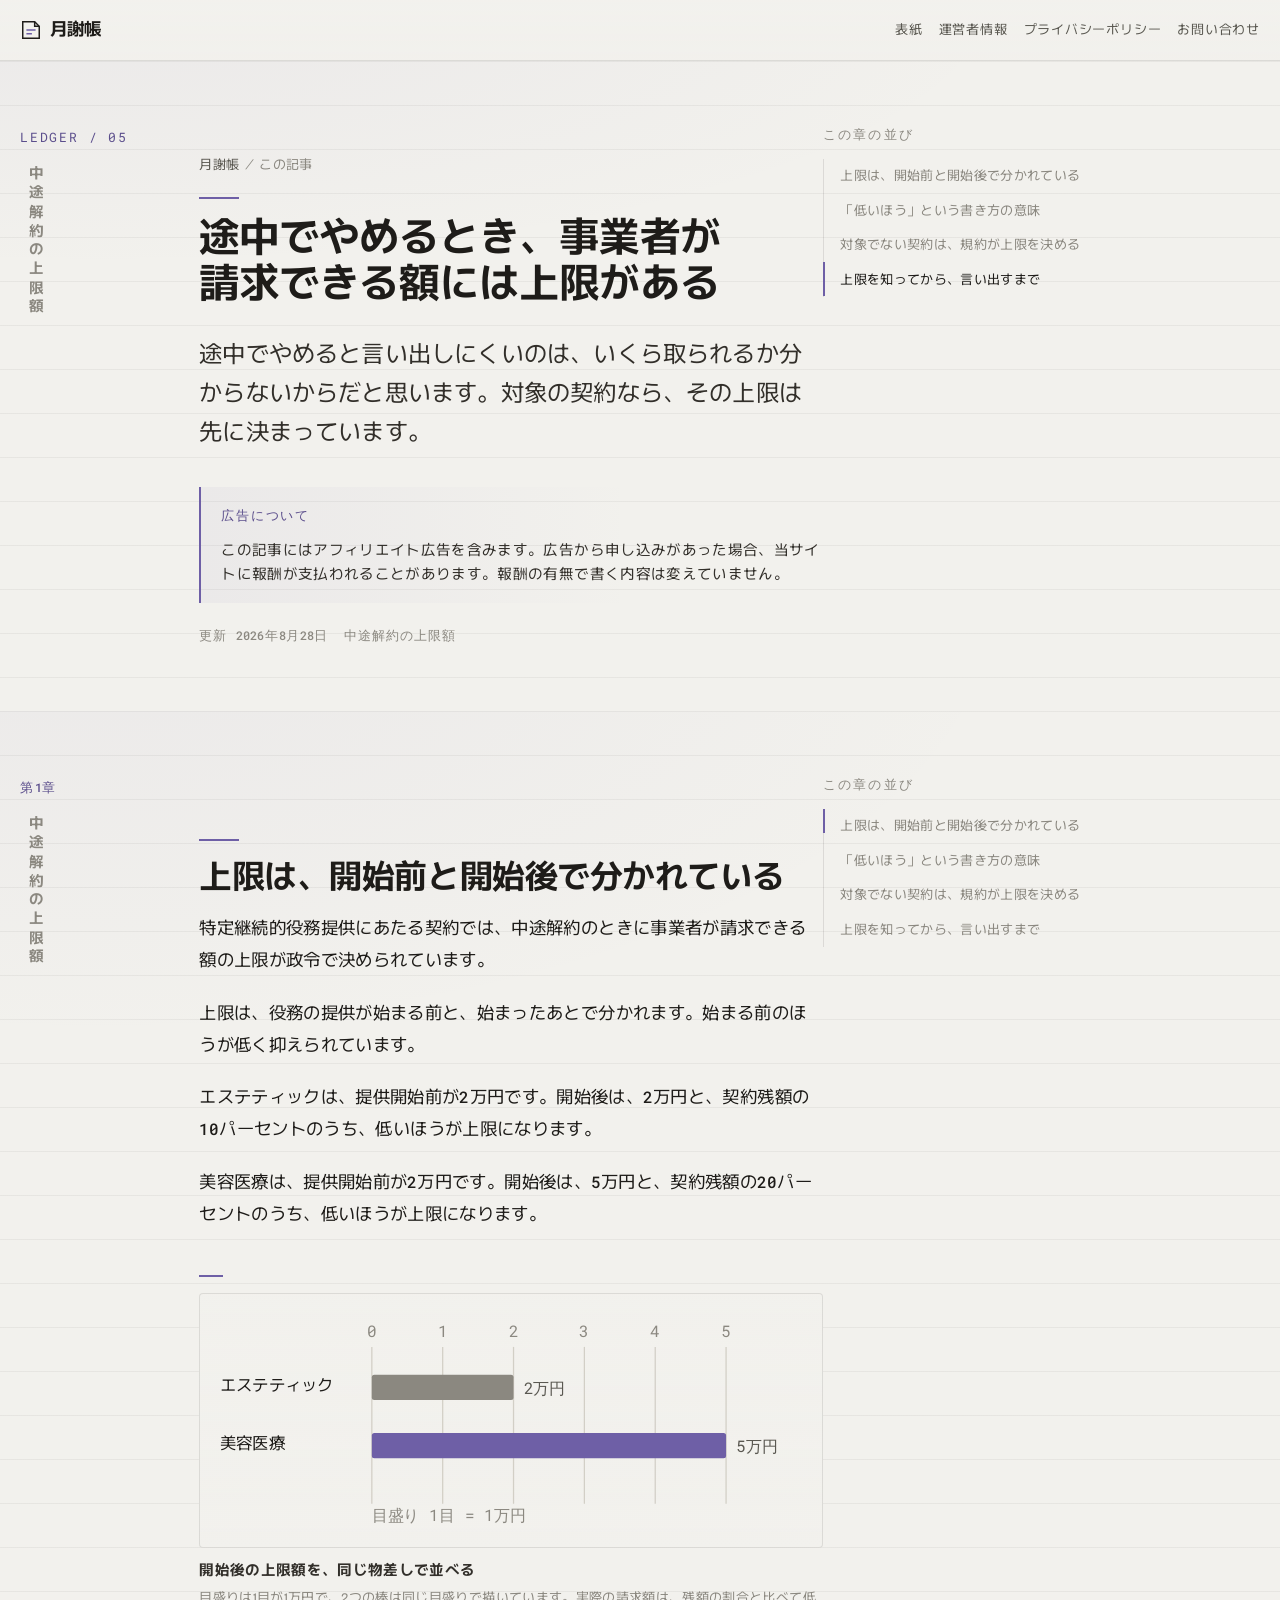
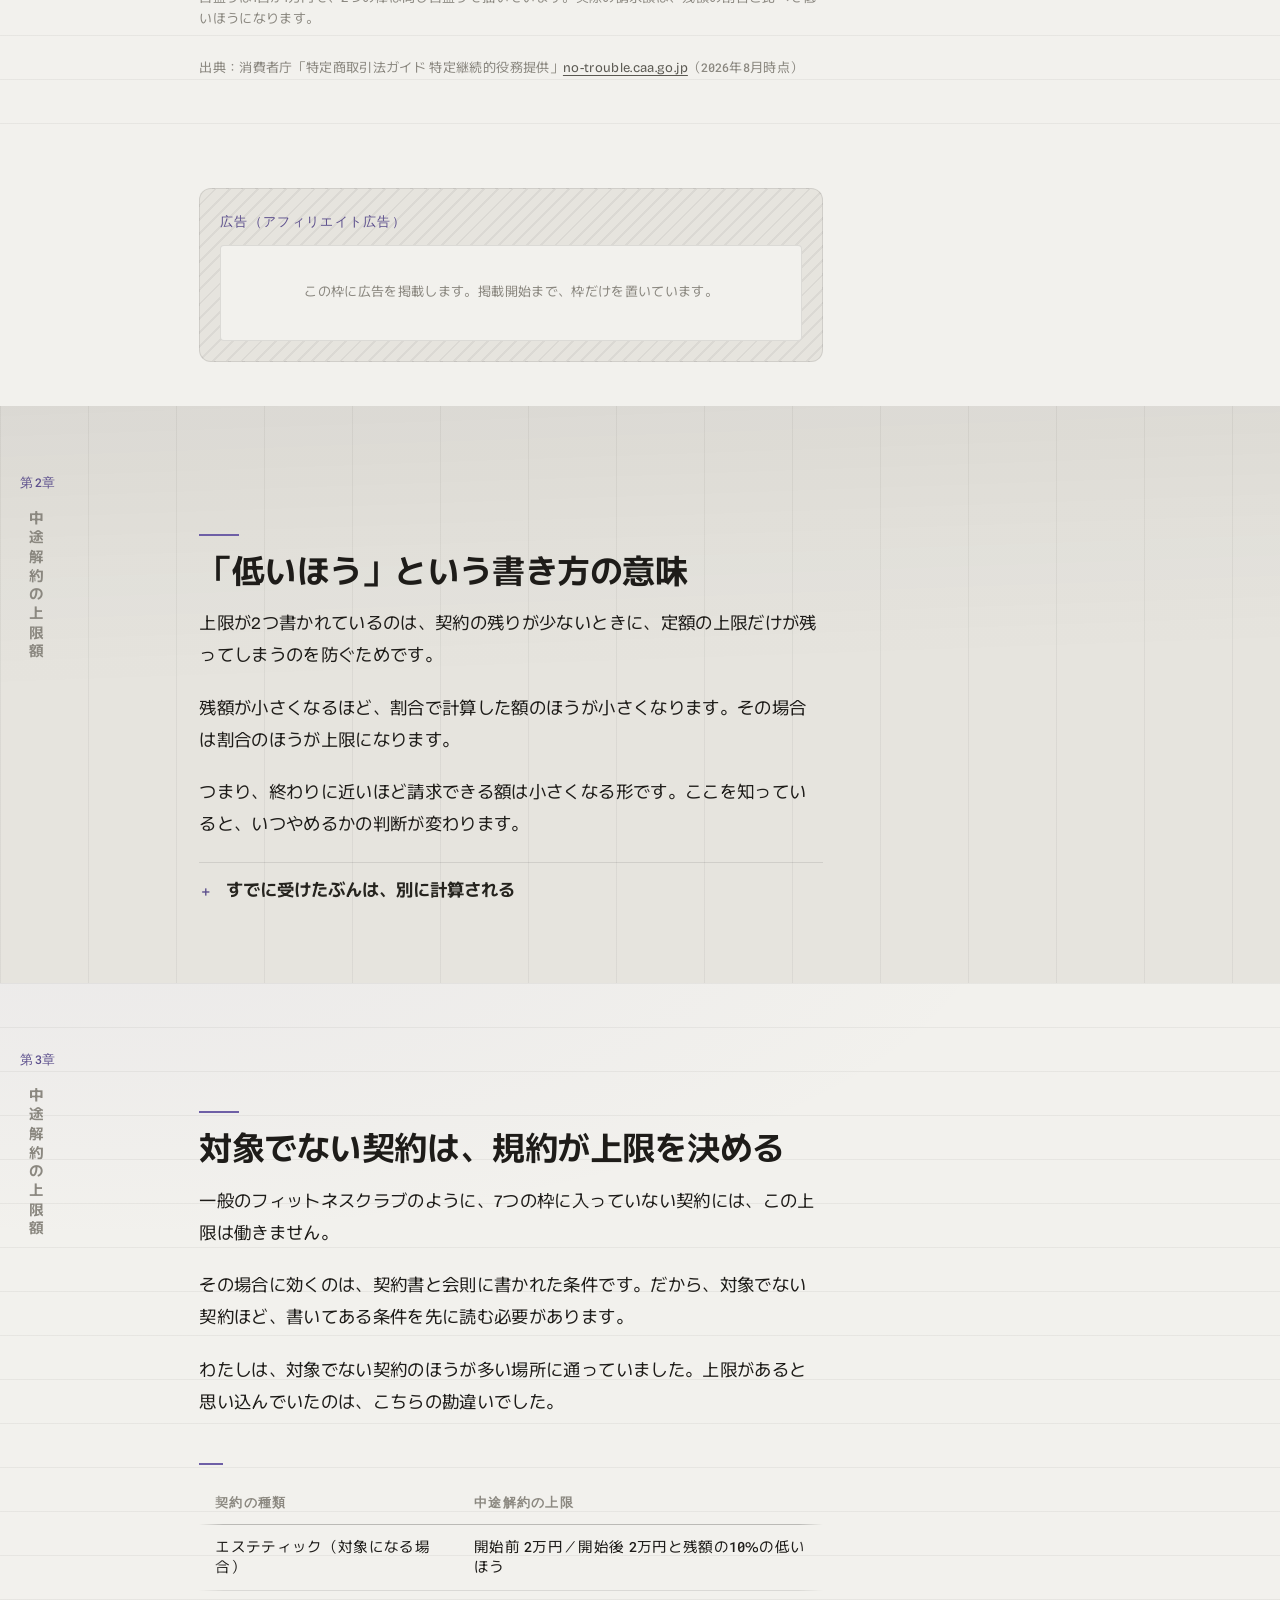
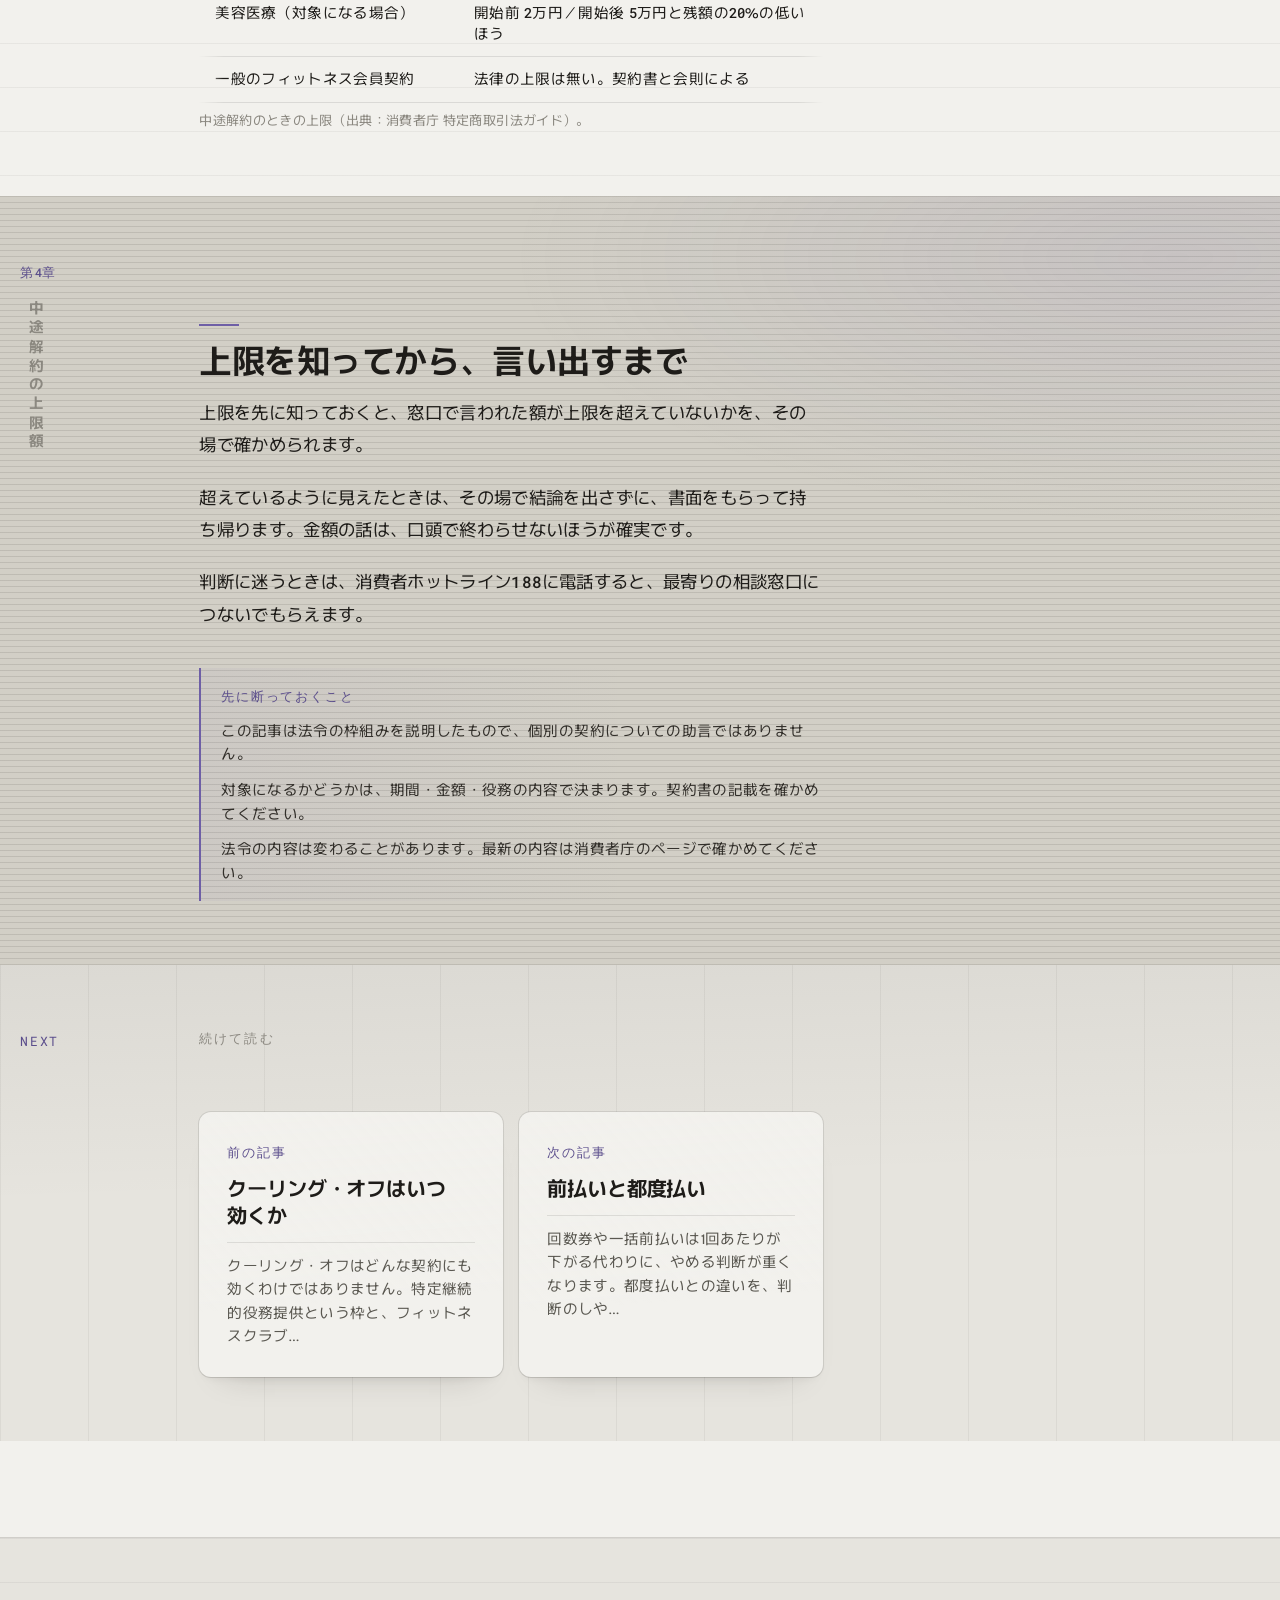
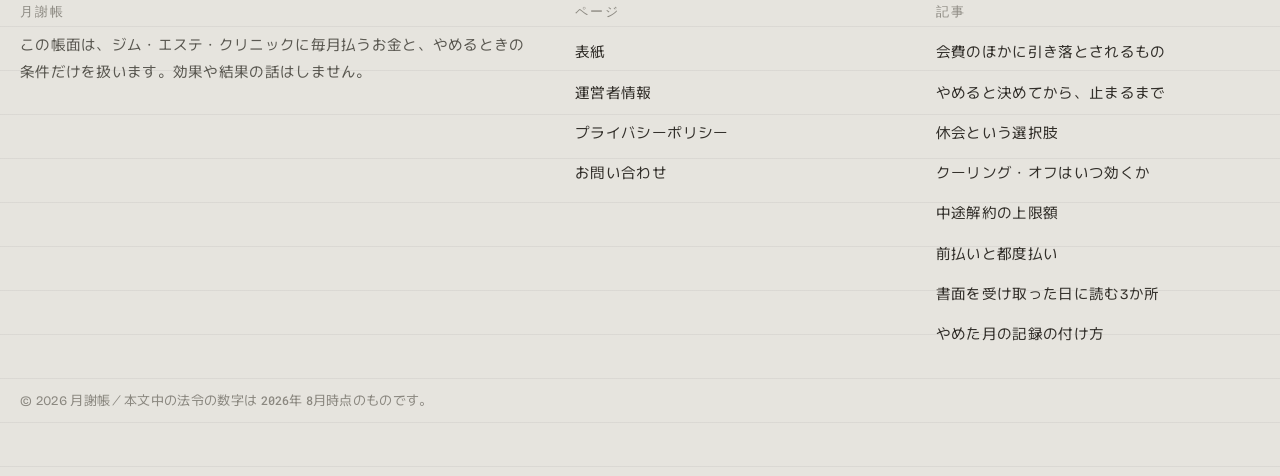
==== a-chuto.html @ de185315 "からだ月謝帳 初回公開" ====
<!doctype html>
<html lang="ja">
<head>
<meta charset="utf-8">
<meta name="viewport" content="width=device-width,initial-scale=1">
<title>途中でやめるとき、事業者が請求できる額には上限がある｜月謝帳</title>
<meta name="description" content="特定継続的役務提供にあたる契約は、中途解約のときに事業者が請求できる額の上限が政令で決まっています。エステティックと美容医療の数字を並べます。">
<link rel="icon" href="assets/favicon.svg" type="image/svg+xml">
<meta name="theme-color" content="#F2F1ED" media="(prefers-color-scheme:light)">
<meta name="theme-color" content="#1A1917" media="(prefers-color-scheme:dark)">
<meta property="og:type" content="website">
<meta property="og:locale" content="ja_JP">
<meta property="og:title" content="途中でやめるとき、事業者が請求できる額には上限がある｜月謝帳">
<meta property="og:description" content="特定継続的役務提供にあたる契約は、中途解約のときに事業者が請求できる額の上限が政令で決まっています。エステティックと美容医療の数字を並べます。">
<link rel="preconnect" href="https://fonts.googleapis.com"><link rel="preconnect" href="https://fonts.gstatic.com" crossorigin><link rel="stylesheet" href="https://fonts.googleapis.com/css2?family=Bricolage+Grotesque:opsz,wdth,wght@12..96,75..100,400..700&family=Murecho:wght@300..700&family=Roboto+Mono:wght@400;500&display=swap">
<link rel="stylesheet" href="assets/style.css">
<script>document.documentElement.classList.add("js")</script>
<script src="assets/app.js" defer></script>
</head>
<body>
<a class="skip" href="#main">本文へ移動</a>
<header class="head"><div class="shell head__in"><a class="brand" href="index.html"><svg class="brand__mark" viewBox="0 0 24 24" aria-hidden="true"><path d="M3 3h13l5 5v13H3z" fill="none" stroke="currentColor" stroke-width="1.6"/><path d="M16 3v5h5" fill="none" stroke="currentColor" stroke-width="1.6"/><path d="M7 12h10M7 16h6" stroke="var(--acc)" stroke-width="1.6"/></svg><span>月謝帳</span></a><nav class="nav" aria-label="このサイトの主な行き先"><a href="index.html">表紙</a><a href="about.html">運営者情報</a><a href="privacy.html">プライバシーポリシー</a><a href="contact.html">お問い合わせ</a></nav></div></header>
<main id="main"><section class="band band--face1" id="s0"><div class="shell"><div class="band__grid"><div class="col-lab"><span class="lab__n">LEDGER / 05</span><p class="rail__vert" aria-hidden="true">中途解約の上限額</p></div><div class="stack"><p class="crumb"><a href="index.html">月謝帳</a> ／ この記事</p><h1 class="t-h1 rv"><span class="ph">途中で</span><span class="ph">やめるとき、</span><span class="ph">事業者が</span><span class="ph">請求できる</span><span class="ph">額には</span><span class="ph">上限が</span><span class="ph">ある</span></h1><p class="t-lede">途中でやめると言い出しにくいのは、いくら取られるか分からないからだと思います。対象の契約なら、その上限は先に決まっています。</p><div class="notes"><p class="notes__t">広告について</p><p class="note">この記事にはアフィリエイト広告を含みます。広告から申し込みがあった場合、当サイトに報酬が支払われることがあります。報酬の有無で書く内容は変えていません。</p></div><p class="art__meta"><span>更新 <span class="num">2026</span>年<span class="num">8</span>月<span class="num">28</span>日</span><span>中途解約の上限額</span></p></div><div class="col-side"><p class="label">この章の並び</p><nav class="rail__list" aria-label="ページ内の目次"><span class="rail__mark" aria-hidden="true"></span><a class="rail__item" href="#s1">上限は、開始前と開始後で分かれている</a><a class="rail__item" href="#s2">「低いほう」という書き方の意味</a><a class="rail__item" href="#s3">対象でない契約は、規約が上限を決める</a><a class="rail__item" href="#s4">上限を知ってから、言い出すまで</a></nav></div></div></div></section>
<section class="band band--face1" id="s1"><div class="shell"><div class="band__grid"><div class="col-lab"><span class="lab__n">第<span class="num">1</span>章</span><p class="rail__vert" aria-hidden="true">中途解約の上限額</p></div><div class="stack"><h2 class="t-h2 rv"><span class="ph">上限は、</span><span class="ph">開始前と</span><span class="ph">開始後で</span><span class="ph">分かれている</span></h2>
<p class="t-body">特定継続的役務提供にあたる契約では、中途解約のときに事業者が請求できる額の上限が政令で決められています。</p>
<p class="t-body">上限は、役務の提供が始まる前と、始まったあとで分かれます。始まる前のほうが低く抑えられています。</p>
<p class="t-body">エステティックは、提供開始前が<span class="num">2</span>万円です。開始後は、<span class="num">2</span>万円と、契約残額の<span class="num">10</span>パーセントのうち、低いほうが上限になります。</p>
<p class="t-body">美容医療は、提供開始前が<span class="num">2</span>万円です。開始後は、<span class="num">5</span>万円と、契約残額の<span class="num">20</span>パーセントのうち、低いほうが上限になります。</p>
<figure class="fig rv"><div class="fig__box"><div class="fig__scroll"><svg viewBox="0 0 460 168" role="img" aria-label="中途解約で請求できる上限額を万円単位の目盛りで比べた棒グラフ"><text class="s-t" x="120" y="164" fill="var(--n-40)">目盛り 1目 = 1万円</text><line x1="120" y1="26" x2="120" y2="150" stroke="var(--n-20)" stroke-width="1"/><text class="s-t" x="120" y="18" fill="var(--n-40)" text-anchor="middle">0</text><line x1="176" y1="26" x2="176" y2="150" stroke="var(--n-20)" stroke-width="1"/><text class="s-t" x="176" y="18" fill="var(--n-40)" text-anchor="middle">1</text><line x1="232" y1="26" x2="232" y2="150" stroke="var(--n-20)" stroke-width="1"/><text class="s-t" x="232" y="18" fill="var(--n-40)" text-anchor="middle">2</text><line x1="288" y1="26" x2="288" y2="150" stroke="var(--n-20)" stroke-width="1"/><text class="s-t" x="288" y="18" fill="var(--n-40)" text-anchor="middle">3</text><line x1="344" y1="26" x2="344" y2="150" stroke="var(--n-20)" stroke-width="1"/><text class="s-t" x="344" y="18" fill="var(--n-40)" text-anchor="middle">4</text><line x1="400" y1="26" x2="400" y2="150" stroke="var(--n-20)" stroke-width="1"/><text class="s-t" x="400" y="18" fill="var(--n-40)" text-anchor="middle">5</text><text class="s-t-jp" x="0" y="61" fill="var(--n-95)">エステティック</text><g class="bar"><rect class="bar__fill" x="120" y="48" width="112" height="20" rx="2" fill="var(--n-40)"/></g><text class="s-t" x="240" y="63" fill="var(--n-60)">2万円</text><text class="s-t-jp" x="0" y="107" fill="var(--n-95)">美容医療</text><g class="bar"><rect class="bar__fill" x="120" y="94" width="280" height="20" rx="2" fill="var(--acc)"/></g><text class="s-t" x="408" y="109" fill="var(--n-60)">5万円</text></svg></div></div><figcaption class="fig__cap">開始後の上限額を、同じ物差しで並べる</figcaption><p class="fig__note">目盛りは1目が1万円で、2つの棒は同じ目盛りで描いています。実際の請求額は、残額の割合と比べて低いほうになります。</p></figure>
<p class="src">出典：消費者庁「特定商取引法ガイド 特定継続的役務提供」<a href="https://www.no-trouble.caa.go.jp/what/continuousservices/">no-trouble.caa.go.jp</a>（<span class="num">2026</span>年<span class="num">8</span>月時点）</p></div><div class="col-side"><p class="label">この章の並び</p><nav class="rail__list" aria-label="ページ内の目次"><span class="rail__mark" aria-hidden="true"></span><a class="rail__item" href="#s1">上限は、開始前と開始後で分かれている</a><a class="rail__item" href="#s2">「低いほう」という書き方の意味</a><a class="rail__item" href="#s3">対象でない契約は、規約が上限を決める</a><a class="rail__item" href="#s4">上限を知ってから、言い出すまで</a></nav></div></div></div></section>
<div class="shell"><div class="band__grid"><div></div><div><aside class="ad-slot" aria-label="広告"><p class="ad-slot__d">広告（アフィリエイト広告）</p><div class="ad-slot__box">この枠に広告を掲載します。掲載開始まで、枠だけを置いています。</div></aside></div><div></div></div></div>
<section class="band band--face2" id="s2"><div class="shell"><div class="band__grid"><div class="col-lab"><span class="lab__n">第<span class="num">2</span>章</span><p class="rail__vert" aria-hidden="true">中途解約の上限額</p></div><div class="stack"><h2 class="t-h2 rv"><span class="ph">「低いほう」という</span><span class="ph">書き方の</span><span class="ph">意味</span></h2>
<p class="t-body">上限が2つ書かれているのは、契約の残りが少ないときに、定額の上限だけが残ってしまうのを防ぐためです。</p>
<p class="t-body">残額が小さくなるほど、割合で計算した額のほうが小さくなります。その場合は割合のほうが上限になります。</p>
<p class="t-body">つまり、終わりに近いほど請求できる額は小さくなる形です。ここを知っていると、いつやめるかの判断が変わります。</p>
<div class="fold"><button class="fold__btn" type="button"><span class="fold__mark">＋</span><span>すでに受けたぶんは、別に計算される</span></button><div class="fold__body"><div><div class="fold__inner">ここで言う上限は、解約にともなって上乗せできる額の上限です。すでに提供を受けたぶんの対価は、これとは別に精算されます。また、契約とあわせて買った化粧品や健康食品のような関連商品も、条件を満たせば一緒に解除できる仕組みがあります。</div></div></div></div></div><div class="col-side"></div></div></div></section>
<section class="band band--face1" id="s3"><div class="shell"><div class="band__grid"><div class="col-lab"><span class="lab__n">第<span class="num">3</span>章</span><p class="rail__vert" aria-hidden="true">中途解約の上限額</p></div><div class="stack"><h2 class="t-h2 rv"><span class="ph">対象でない</span><span class="ph">契約は、</span><span class="ph">規約が</span><span class="ph">上限を</span><span class="ph">決める</span></h2>
<p class="t-body">一般のフィットネスクラブのように、7つの枠に入っていない契約には、この上限は働きません。</p>
<p class="t-body">その場合に効くのは、契約書と会則に書かれた条件です。だから、対象でない契約ほど、書いてある条件を先に読む必要があります。</p>
<p class="t-body">わたしは、対象でない契約のほうが多い場所に通っていました。上限があると思い込んでいたのは、こちらの勘違いでした。</p>
<div class="fig rv"><div class="tbl-wrap"><table class="tbl"><caption class="sr">中途解約のときの上限（出典：消費者庁 特定商取引法ガイド）。</caption><thead><tr><th scope="col">契約の種類</th><th scope="col">中途解約の上限</th></tr></thead><tbody><tr><td>エステティック（対象になる場合）</td><td>開始前 <span class="num">2</span>万円／開始後 <span class="num">2</span>万円と残額の<span class="num">10</span>%の低いほう</td></tr><tr><td>美容医療（対象になる場合）</td><td>開始前 <span class="num">2</span>万円／開始後 <span class="num">5</span>万円と残額の<span class="num">20</span>%の低いほう</td></tr><tr><td>一般のフィットネス会員契約</td><td>法律の上限は無い。契約書と会則による</td></tr></tbody></table></div><p class="fig__note">中途解約のときの上限（出典：消費者庁 特定商取引法ガイド）。</p></div></div><div class="col-side"></div></div></div></section>
<section class="band band--face3" id="s4"><div class="shell"><div class="band__grid"><div class="col-lab"><span class="lab__n">第<span class="num">4</span>章</span><p class="rail__vert" aria-hidden="true">中途解約の上限額</p></div><div class="stack"><h2 class="t-h2 rv"><span class="ph">上限を</span><span class="ph">知ってから、</span><span class="ph">言い出すまで</span></h2>
<p class="t-body">上限を先に知っておくと、窓口で言われた額が上限を超えていないかを、その場で確かめられます。</p>
<p class="t-body">超えているように見えたときは、その場で結論を出さずに、書面をもらって持ち帰ります。金額の話は、口頭で終わらせないほうが確実です。</p>
<p class="t-body">判断に迷うときは、消費者ホットライン<span class="num">188</span>に電話すると、最寄りの相談窓口につないでもらえます。</p>
<div class="notes"><p class="notes__t">先に断っておくこと</p><p class="note">この記事は法令の枠組みを説明したもので、個別の契約についての助言ではありません。</p><p class="note">対象になるかどうかは、期間・金額・役務の内容で決まります。契約書の記載を確かめてください。</p><p class="note">法令の内容は変わることがあります。最新の内容は消費者庁のページで確かめてください。</p></div></div><div class="col-side"></div></div></div></section>
<section class="band band--face2"><div class="shell"><div class="band__grid"><div class="col-lab"><span class="lab__n">NEXT</span></div><div><p class="label">続けて読む</p><div class="next"><a class="card" href="a-cooloff.html"><span class="card__k">前の記事</span><span class="card__t"><span class="ph">クーリング・オフは</span><span class="ph">いつ</span><span class="ph">効くか</span></span><span class="card__d">クーリング・オフはどんな契約にも効くわけではありません。特定継続的役務提供という枠と、フィットネスクラブ…</span></a><a class="card" href="a-maebarai.html"><span class="card__k">次の記事</span><span class="card__t"><span class="ph">前払いと</span><span class="ph">都度</span><span class="ph">払い</span></span><span class="card__d">回数券や一括前払いは1回あたりが下がる代わりに、やめる判断が重くなります。都度払いとの違いを、判断のしや…</span></a></div></div><div></div></div></div></section></main>
<footer class="foot"><div class="shell"><div class="foot__grid"><div><p class="label">月謝帳</p><p class="t-body" style="margin-top:12px;font-size:var(--fs-small);color:var(--ink-3)">この帳面は、ジム・エステ・クリニックに毎月払うお金と、やめるときの条件だけを扱います。効果や結果の話はしません。</p></div><div><p class="label">ページ</p><ul style="margin-top:12px"><li class="foot__li"><a href="index.html">表紙</a></li><li class="foot__li"><a href="about.html">運営者情報</a></li><li class="foot__li"><a href="privacy.html">プライバシーポリシー</a></li><li class="foot__li"><a href="contact.html">お問い合わせ</a></li></ul></div><div><p class="label">記事</p><ul style="margin-top:12px"><li class="foot__li"><a href="a-uchiwake.html">会費のほかに引き落とされるもの</a></li><li class="foot__li"><a href="a-taikai.html">やめると決めてから、止まるまで</a></li><li class="foot__li"><a href="a-kyukai.html">休会という選択肢</a></li><li class="foot__li"><a href="a-cooloff.html">クーリング・オフはいつ効くか</a></li><li class="foot__li"><a href="a-chuto.html">中途解約の上限額</a></li><li class="foot__li"><a href="a-maebarai.html">前払いと都度払い</a></li><li class="foot__li"><a href="a-shomen.html">書面を受け取った日に読む3か所</a></li><li class="foot__li"><a href="a-kiroku.html">やめた月の記録の付け方</a></li></ul></div></div><p class="src" style="margin-top:36px">© 2026 月謝帳／本文中の法令の数字は <span class="num">2026</span>年 <span class="num">8</span>月時点のものです。</p></div></footer>
</body>
</html>
---- assets/style.css ----
@charset "utf-8";
/* ============================================================================
   月謝帳 ── ジム・エステ・クリニックに毎月いくら払うのか
   ----------------------------------------------------------------------------
   引いたカード（既出台帳）
     ①配色 C-6 紙面＋藤（色相 253。塗り面積は画素で実測して10%未満）
     ②書体 F-2 Bricolage Grotesque（opsz 12-96 / wdth 75-100）× Murecho × Roboto Mono
     ③レイアウト L-2 28カラムグリッド（外枠は 15vw / 624px / 1fr の非対称3列）
     ④動きの語彙 3種
        M-13 目盛りが右へ伸びる  transform:scaleX(0→1) origin:left
        M-14 段が開いて畳まれる  grid-template-rows:0fr→1fr（操作起点）
        M-15 現在地の柱が移る    柱の塗りを translateY で移動
        ※不透明度だけの変化は語彙に数えない（P-12）
     ⑤図解 G-3 幾何学的な抽象イラスト  ⑥FV V-7 帳面の見開き型
   イージング 2本 ／ 影は4段＋輪郭で、押せる要素にだけ付ける
   ========================================================================== */

/* ── 1. トークン ─────────────────────────────────────────── */
:root{
  /* 無彩色の階段 7段（暗部を細かく）。純黒・純白は1つも無い */
  --n-05:#F2F1ED; --n-10:#E6E4DE; --n-20:#D2CFC6;
  --n-40:#8B8880; --n-60:#5A5851; --n-80:#322F2A; --n-95:#1E1C19;
  /* 彩度のある色は藤の1色相だけ */
  --a-60:#6E5FA6; --a-70:#5B4E8C; --a-30:#DBD7E6;

  --ink-rgb:33 31 27;
  --acc-rgb:110 95 166;
  --pap-rgb:242 241 237;

  /* 透明度は5段だけ。生の数値はここにしか出てこない */
  --o-1:.055; --o-2:.11; --o-3:.26; --o-4:.5; --o-5:.74;
  --o-hide:0;

  --line-1:rgb(var(--ink-rgb) / var(--o-1));
  --line-2:rgb(var(--ink-rgb) / var(--o-2));
  --line-3:rgb(var(--ink-rgb) / var(--o-3));
  --acc-1:rgb(var(--acc-rgb) / var(--o-1));
  --acc-2:rgb(var(--acc-rgb) / var(--o-2));
  --acc-3:rgb(var(--acc-rgb) / var(--o-3));

  --face-1:var(--n-05); --face-2:var(--n-10); --face-3:var(--n-20);
  --ink:var(--n-95); --ink-2:var(--n-80); --ink-3:var(--n-60); --ink-4:var(--n-40);
  --acc:var(--a-60); --acc-deep:var(--a-70); --acc-pale:var(--a-30);

  /* 操作できる要素の色は、ブランド色とは別の名前空間に置く（P-19） */
  --form-face:#EDEBE4; --form-face-hi:#E3E0D6;
  --form-ink:#26241F; --form-edge:rgb(var(--ink-rgb) / var(--o-3));
  --form-mark:#5B4E8C; --form-ring:rgb(var(--acc-rgb) / var(--o-4));

  /* 書体：欧文 → 和文 → 総称 の順（P-04） */
  --f-disp:'Bricolage Grotesque','Murecho','Hiragino Sans','Yu Gothic',sans-serif;
  --f-text:'Bricolage Grotesque','Murecho','Hiragino Sans','Yu Gothic',sans-serif;
  --f-num:'Roboto Mono','Bricolage Grotesque',ui-monospace,monospace;

  /* 文字：見出しは最小:最大＝1:1.5 で統一（P-09）。隣り合う段の比率は1.125 */
  --fs-display:clamp(2.25rem,1.74rem + 2.16vw,3.375rem);  /* 36 → 54 */
  --fs-h1:clamp(1.6875rem,1.31rem + 1.62vw,2.53125rem);  /* 27 → 40.5 */
  --fs-h2:clamp(1.375rem,1.06rem + 1.32vw,2.0625rem);    /* 22 → 33 */
  --fs-h3:clamp(1.1875rem,0.92rem + 1.14vw,1.78125rem);  /* 19 → 28.5 */
  --fs-lede:clamp(1.125rem,0.99rem + 0.58vw,1.6875rem);  /* 18 → 27 */
  --fs-body:clamp(1rem,0.965rem + 0.15vw,1.125rem);      /* 16 → 18 */
  --fs-small:clamp(0.875rem,0.86rem + 0.06vw,0.9375rem); /* 14 → 15 */
  --fs-label:0.8125rem;                                  /* 13 */

  /* 行間は4段（R-05 の二極化）*/
  --lh-display:1.06; --lh-head:1.22; --lh-ui:1.42; --lh-list:1.62; --lh-read:1.86;

  /* 余白は4px刻み */
  --sp-1:4px; --sp-2:8px; --sp-3:12px; --sp-4:16px; --sp-5:20px;
  --sp-6:28px; --sp-7:36px; --sp-8:44px; --sp-9:64px; --sp-10:96px;

  --col:624px;                 /* 本文カラムの上限（見本の1440px時の実測値） */
  --r-1:4px; --r-2:12px;       /* 角丸は2段だけ */

  /* イージングは2本。既定の ease は1回も使わない（R-04） */
  --e-out:cubic-bezier(.16,.74,.22,1);
  --e-both:cubic-bezier(.58,.03,.24,1);
  --t-color:.18s; --t-move:.34s; --t-face:.62s; --t-rv:.22s;

  /* 影は4段＋輪郭。押せる要素にだけ使う（P-13 / A-06） */
  --sh-rest:
    0 0 0 1px rgb(var(--ink-rgb) / var(--o-2)),
    0 1px 1px rgb(var(--ink-rgb) / var(--o-1)),
    0 6px 12px -8px rgb(var(--ink-rgb) / var(--o-2)),
    0 20px 32px -26px rgb(var(--ink-rgb) / var(--o-3));
  --sh-lift:
    0 0 0 1px rgb(var(--acc-rgb) / var(--o-3)),
    0 2px 3px rgb(var(--ink-rgb) / var(--o-1)),
    0 12px 20px -12px rgb(var(--ink-rgb) / var(--o-2)),
    0 34px 46px -32px rgb(var(--ink-rgb) / var(--o-3));

  --stable-lvh:1vh;            /* JSが実測値に置き換える（P-14 / R-09） */
  color-scheme:light dark;
}

@media (prefers-color-scheme:dark){
  :root{
    --n-05:#1A1917; --n-10:#232220; --n-20:#2E2C29;
    --n-40:#6F6C65; --n-60:#9A968D; --n-80:#CFCBC1; --n-95:#E9E6DE;
    --a-60:#A99BD8; --a-70:#C0B5E4; --a-30:#3A3350;
    --ink-rgb:233 230 222;
    --acc-rgb:169 155 216;
    --pap-rgb:26 25 23;
    --o-1:.07; --o-2:.14; --o-3:.3; --o-4:.54; --o-5:.78;
    --form-face:#2A2825; --form-face-hi:#343128;
    --form-ink:#E9E6DE; --form-mark:#C0B5E4;
  }
}

/* ── 2. 下地 ─────────────────────────────────────────────── */
*,*::before,*::after{box-sizing:border-box}
html{-webkit-text-size-adjust:100%}
body{
  margin:0;
  background:var(--face-1);
  color:var(--ink);
  font-family:var(--f-text);
  font-size:var(--fs-body);
  line-height:var(--lh-read);
  letter-spacing:.02em;
  font-feature-settings:"palt" 1;   /* 約物の詰め（P-06） */
  font-variation-settings:'opsz' 14,'wdth' 100;
  text-rendering:optimizeLegibility;
  overflow-x:hidden;
}
img,svg{max-width:100%;height:auto;display:block}
h1,h2,h3,h4,p,ul,ol,figure,blockquote,dl,dd{margin:0}
ul,ol{padding:0;list-style:none}
a{color:inherit}
:focus-visible{outline:2px solid var(--form-ring);outline-offset:3px;border-radius:var(--r-1)}

/* 数字だけ欧文の等幅へ（R-12 / P-05） */
.num{font-family:var(--f-num);font-variant-numeric:tabular-nums;
     font-size:.94em;letter-spacing:.005em;font-weight:500}

/* ── 3. 文字の役割（タグではなくクラスで当てる：P-17） ─────── */
.t-display{font-family:var(--f-disp);font-size:var(--fs-display);line-height:var(--lh-display);
  letter-spacing:-.032em;font-weight:600;font-variation-settings:'opsz' 96,'wdth' 92}
.t-h1{font-family:var(--f-disp);font-size:var(--fs-h1);line-height:1.14;
  letter-spacing:-.024em;font-weight:600;font-variation-settings:'opsz' 72,'wdth' 94}
.t-h2{font-family:var(--f-disp);font-size:var(--fs-h2);line-height:var(--lh-head);
  letter-spacing:-.014em;font-weight:600;font-variation-settings:'opsz' 40,'wdth' 96}
.t-h3{font-family:var(--f-disp);font-size:var(--fs-h3);line-height:1.3;
  letter-spacing:-.006em;font-weight:600;font-variation-settings:'opsz' 24,'wdth' 98}
.t-lede{font-size:var(--fs-lede);line-height:1.66;letter-spacing:.008em;color:var(--ink-2)}
.t-body{font-size:var(--fs-body);line-height:var(--lh-read);letter-spacing:.02em}
.t-body.lead-line{font-weight:600;color:var(--ink)}
.t-body strong{font-weight:600;background:linear-gradient(transparent 62%,var(--acc-2) 62%)}
.label{font-family:var(--f-num);font-size:var(--fs-label);line-height:var(--lh-ui);
  letter-spacing:.16em;color:var(--ink-4)}
.ph{white-space:nowrap}                    /* 文節ロック（P-21 / R-19） */
ruby>rt{font-size:.45em;letter-spacing:0;font-weight:400;color:var(--ink-3)}

/* ── 4. 骨格 ──────────────────────────────────────────────
   外枠は 15vw / 624px / 1fr の非対称3列（R-02）。
   章の中では28分割グリッドを使う（L-2）。                                   */
.shell{max-width:1360px;margin:0 auto;padding:0 var(--sp-5)}
.page{display:block}
@media (min-width:1000px){
  .page{display:grid;
    grid-template-columns:minmax(140px,15vw) minmax(0,var(--col)) minmax(160px,1fr);
    column-gap:var(--sp-9);align-items:start}
}
.rail{display:none}
@media (min-width:1000px){
  .rail{display:block;position:sticky;top:var(--sp-9);align-self:start}
}
.side{display:none}
@media (min-width:1000px){.side{display:block;position:sticky;top:var(--sp-9)}}

.grid28{display:grid;grid-template-columns:repeat(28,minmax(0,1fr));column-gap:var(--sp-2)}

/* ── 5. 章の面（罫線ではなく地の色で切り替える：P-16 / R-18）
      どの面にも層がある。単色ベタは置かない（A-07）                        */
.band{padding-block:var(--sp-9)}
@media (max-width:1039px){.band{padding-block:var(--sp-7)}}
.band__inner{max-width:var(--col)}
.band--face1{
  background:
    repeating-linear-gradient(180deg,var(--line-1) 0 1px,transparent 1px 44px),
    radial-gradient(120% 70% at 8% -10%,var(--acc-1),transparent 60%),
    var(--face-1);
}
.band--face2{
  background:
    repeating-linear-gradient(90deg,var(--line-1) 0 1px,transparent 1px 88px),
    linear-gradient(178deg,rgb(var(--ink-rgb) / var(--o-1)),transparent 46%),
    var(--face-2);
}
.band--face3{
  background:
    repeating-linear-gradient(180deg,var(--line-2) 0 1px,transparent 1px 6px),
    radial-gradient(90% 60% at 92% 8%,var(--acc-2),transparent 58%),
    var(--face-3);
}

/* ── 6. 余白のリズム（同じ値で積まない：A-03） ─────────────── */
.stack>*+*{margin-top:var(--sp-5)}
.stack>.t-h2{margin-top:var(--sp-9)}
.stack>.t-h3{margin-top:var(--sp-7)}
.stack>.t-h2+*{margin-top:var(--sp-4)}
.stack>.t-h3+*{margin-top:var(--sp-3)}
.stack>.fig{margin-top:var(--sp-8)}
.stack>.fig+*{margin-top:var(--sp-6)}
.stack>.cl{margin-top:var(--sp-6)}
.stack>.notes{margin-top:var(--sp-7)}
.stack>.t-lede{margin-top:var(--sp-6)}

/* ── 7. 動きの語彙 ①M-13 目盛りが右へ伸びる ───────────────
      登場は「行頭の目盛りが右へ伸びて、読める合図になる」だけにする。      */
.rv{position:relative;padding-top:18px}
.rv::before{content:"";position:absolute;left:0;top:0;height:2px;width:2.5rem;
  background:var(--acc);transform:scaleX(0);transform-origin:left center}
.fig.rv::before{width:1.5rem}
html.js .rv{opacity:var(--o-hide)}
html.js .rv[data-rv="in"]{opacity:1}
html.js .rv{transition:opacity var(--t-rv) var(--e-out)}
html.js .rv::before{transition:transform var(--t-move) var(--e-out) 60ms}
html.js .rv[data-rv="in"]::before{transform:scaleX(1)}
/* 目盛りは棒グラフでも同じ動きをする */
.bar__fill{transform:scaleX(0);transform-origin:left center;
  transition:transform var(--t-face) var(--e-both)}
[data-rv="in"] .bar__fill{transform:scaleX(1)}

/* ── 8. 動きの語彙 ②M-14 段が開いて畳まれる（操作起点） ────── */
.fold{border-top:1px solid var(--line-2)}
.fold__btn{display:flex;width:100%;gap:var(--sp-3);align-items:baseline;
  padding:var(--sp-4) 0;background:none;border:0;cursor:pointer;text-align:left;
  color:var(--form-ink);font:inherit;font-weight:600;line-height:var(--lh-ui);
  transition:color var(--t-color) var(--e-out)}
.fold__btn:hover{color:var(--form-mark)}
.fold__mark{font-family:var(--f-num);font-size:var(--fs-label);color:var(--form-mark);
  letter-spacing:.1em;flex:none}
.fold__body{display:grid;grid-template-rows:0fr;
  transition:grid-template-rows var(--t-move) var(--e-both)}
.fold__body>div{overflow:hidden}
.fold[data-open="1"] .fold__body{grid-template-rows:1fr}
.fold__inner{padding-bottom:var(--sp-5);color:var(--ink-2);font-size:var(--fs-small);
  line-height:var(--lh-list)}

/* ── 9. 動きの語彙 ③M-15 現在地の柱が移る ─────────────────── */
.rail__list{position:relative;padding-left:var(--sp-4);
  border-left:1px solid var(--line-2)}
.rail__mark{position:absolute;left:-1px;top:0;width:2px;height:var(--mark-h,24px);
  background:var(--acc);
  transform:translateY(var(--mark-y,0px));
  transition:transform var(--t-move) var(--e-both),height var(--t-move) var(--e-both)}
.rail__item{display:block;font-size:var(--fs-label);line-height:var(--lh-ui);
  color:var(--ink-4);padding-block:var(--sp-2);text-decoration:none;
  transition:color var(--t-color) var(--e-out)}
.rail__item[aria-current="true"]{color:var(--ink)}
.rail__item:hover{color:var(--form-mark)}
/* 章名は縦に流す（B-02） */
.rail__vert{display:none;writing-mode:vertical-rl;text-orientation:mixed;
  font-family:var(--f-disp);font-weight:600;font-size:var(--fs-small);
  letter-spacing:.28em;color:var(--ink-4);margin-bottom:var(--sp-6)}
.rail__vert .num{text-combine-upright:all;letter-spacing:0}

/* ── 10. ヘッダーとフッター ───────────────────────────────── */
.head{position:sticky;top:0;z-index:8;
  background:
    linear-gradient(180deg,rgb(var(--pap-rgb) / var(--o-5)),rgb(var(--pap-rgb) / var(--o-4))),
    var(--face-1);
  -webkit-backdrop-filter:saturate(120%) blur(9px);backdrop-filter:saturate(120%) blur(9px);
  border-bottom:1px solid var(--line-2)}
.head__in{display:flex;align-items:center;gap:var(--sp-5);
  min-height:60px;flex-wrap:wrap}
.brand{display:flex;align-items:center;gap:var(--sp-2);text-decoration:none;
  font-family:var(--f-disp);font-weight:600;letter-spacing:-.01em;
  font-variation-settings:'opsz' 30,'wdth' 92}
.brand__mark{width:22px;height:22px;flex:none}
.nav{display:flex;gap:var(--sp-4);flex-wrap:wrap;margin-left:auto}
.nav a{font-size:var(--fs-label);letter-spacing:.06em;color:var(--ink-3);
  text-decoration:none;padding-block:var(--sp-2);
  transition:color var(--t-color) var(--e-out)}
.nav a:hover,.nav a[aria-current="page"]{color:var(--acc-deep)}
.foot{background:
    repeating-linear-gradient(180deg,var(--line-1) 0 1px,transparent 1px 44px),
    var(--face-2);
  border-top:1px solid var(--line-2);padding-block:var(--sp-9);margin-top:var(--sp-10)}
.foot__grid{display:grid;gap:var(--sp-7)}
@media (min-width:760px){.foot__grid{grid-template-columns:minmax(0,1.6fr) minmax(0,1fr) minmax(0,1fr)}}
.foot a{color:var(--ink-2);text-decoration:none;font-size:var(--fs-small);
  line-height:var(--lh-list);transition:color var(--t-color) var(--e-out)}
.foot a:hover{color:var(--acc-deep)}
.foot__li{padding-block:var(--sp-1)}

/* ── 11. ファーストビュー V-7 帳面の見開き型 ───────────────── */
.fv{padding-top:var(--sp-9);padding-bottom:var(--sp-9);
  min-height:calc(74 * var(--stable-lvh));display:flex;align-items:center}
.fv__wrap{display:grid;gap:var(--sp-8);width:100%}
@media (min-width:900px){
  .fv__wrap{grid-template-columns:minmax(0,1.35fr) minmax(0,1fr);
    column-gap:var(--sp-10);align-items:end}
}
.fv__sub{color:var(--ink-3);font-size:var(--fs-small);line-height:var(--lh-list);
  max-width:34em;margin-top:var(--sp-5)}
.fv__figure{margin-top:var(--sp-9)}
.idx{border-top:1px solid var(--line-3)}
.idx__row{display:grid;grid-template-columns:2.6rem minmax(0,1fr);gap:var(--sp-3);
  padding-block:var(--sp-3);border-bottom:1px solid var(--line-1);text-decoration:none}
.idx__n{display:block;font-family:var(--f-num);font-size:var(--fs-label);color:var(--acc-deep);
  letter-spacing:.04em;padding-top:.25em}
.idx__t{display:block;font-size:var(--fs-small);line-height:var(--lh-ui);color:var(--ink-2);
  transition:color var(--t-color) var(--e-out)}
.idx__row:hover .idx__t{color:var(--acc-deep)}

/* ── 12. 記事カード（押せるものにだけ影：A-06） ───────────── */
.cards{display:grid;gap:var(--sp-5)}
@media (min-width:680px){.cards{grid-template-columns:repeat(2,minmax(0,1fr))}}
@media (min-width:1000px){
  .cards{grid-template-columns:repeat(28,minmax(0,1fr));column-gap:var(--sp-2);row-gap:var(--sp-5)}
  .cards>.card:nth-child(4n+1){grid-column:span 16}
  .cards>.card:nth-child(4n+2){grid-column:span 12}
  .cards>.card:nth-child(4n+3){grid-column:span 12}
  .cards>.card:nth-child(4n+4){grid-column:span 16}
}
.card{display:block;padding:var(--sp-6);border-radius:var(--r-2);text-decoration:none;
  background:linear-gradient(176deg,rgb(var(--pap-rgb) / var(--o-5)),transparent 70%),var(--face-1);
  box-shadow:var(--sh-rest);
  transition:box-shadow var(--t-move) var(--e-out),transform var(--t-move) var(--e-out)}
.card:hover{box-shadow:var(--sh-lift)}
.card__k{display:block;font-family:var(--f-num);font-size:var(--fs-label);letter-spacing:.14em;
  color:var(--acc-deep)}
.card__t{display:block;margin-top:var(--sp-3);font-family:var(--f-disp);font-weight:600;
  font-size:var(--fs-h3);line-height:1.3;letter-spacing:-.006em;
  font-variation-settings:'opsz' 24,'wdth' 98}
.card__d{display:block;margin-top:var(--sp-3);padding-top:var(--sp-3);
  border-top:1px solid var(--line-2);
  font-size:var(--fs-small);line-height:var(--lh-list);color:var(--ink-3)}

/* ── 13. 図 ──────────────────────────────────────────────── */
.fig{margin:0}
.fig__box{border:1px solid var(--line-2);border-radius:var(--r-1);
  background:linear-gradient(180deg,rgb(var(--pap-rgb) / var(--o-4)),transparent),var(--face-1);
  padding:var(--sp-5)}
.fig__cap{margin-top:var(--sp-3);font-size:var(--fs-small);line-height:var(--lh-ui);
  color:var(--ink-2);font-weight:600}
.fig__note{margin-top:var(--sp-2);font-size:var(--fs-label);line-height:var(--lh-list);
  color:var(--ink-4)}
.fig svg{width:100%;height:auto}
.svg-ink{fill:var(--ink)} .svg-ink2{fill:var(--ink-3)} .svg-ink3{fill:var(--ink-4)}
.svg-acc{fill:var(--acc)} .svg-face{fill:var(--face-2)} .svg-face3{fill:var(--face-3)}
.s-t{font-family:var(--f-num);font-size:13px;letter-spacing:-.01em}
.s-t-jp{font-family:var(--f-text);font-size:13px;letter-spacing:.01em}

/* ── 14. 箇条書き・注記・出典 ─────────────────────────────── */
.cl{display:grid;gap:var(--sp-3)}
.cl__item{display:grid;grid-template-columns:1.5rem minmax(0,1fr);gap:var(--sp-2);
  font-size:var(--fs-small);line-height:var(--lh-list);color:var(--ink-2)}
.cl__item::before{content:"";width:9px;height:9px;margin-top:.55em;
  background:var(--acc);clip-path:polygon(0 0,100% 50%,0 100%)}
.notes{border-left:2px solid var(--acc);padding:var(--sp-4) 0 var(--sp-4) var(--sp-5);
  background:linear-gradient(90deg,var(--acc-1),transparent 70%)}
.notes .note{font-size:var(--fs-small);line-height:var(--lh-list);color:var(--ink-2)}
.notes .note+.note{margin-top:var(--sp-3)}
.notes__t{font-family:var(--f-num);font-size:var(--fs-label);letter-spacing:.14em;
  color:var(--acc-deep);margin-bottom:var(--sp-3)}
.src{font-size:var(--fs-label);line-height:var(--lh-list);color:var(--ink-4)}
.src a{color:var(--ink-3);text-underline-offset:3px}

/* ── 15. 広告の枠と開示（S-11 / S-12） ────────────────────── */
.disc{display:flex;gap:var(--sp-2);align-items:baseline;
  font-size:var(--fs-label);line-height:var(--lh-list);color:var(--ink-3);
  border:1px solid var(--line-2);border-radius:var(--r-1);padding:var(--sp-3) var(--sp-4);
  background:linear-gradient(180deg,var(--acc-1),transparent),var(--face-1)}
.disc__k{font-family:var(--f-num);letter-spacing:.14em;color:var(--acc-deep);flex:none}
.ad-slot{margin-block:var(--sp-8);padding:var(--sp-5);border:1px solid var(--line-2);
  border-radius:var(--r-2);
  background:repeating-linear-gradient(135deg,var(--line-1) 0 2px,transparent 2px 10px),var(--face-2)}
.ad-slot__d{font-size:var(--fs-label);letter-spacing:.1em;color:var(--acc-deep);
  font-family:var(--f-num);margin-bottom:var(--sp-3)}
.ad-slot__box{min-height:96px;display:grid;place-items:center;border-radius:var(--r-1);
  border:1px solid var(--line-2);background:var(--face-1);
  color:var(--ink-4);font-size:var(--fs-label);line-height:var(--lh-list);
  text-align:center;padding:var(--sp-4)}

/* ── 16. 表 ─────────────────────────────────────────────── */
.tbl-wrap{overflow-x:auto;
  -webkit-mask-image:linear-gradient(90deg,transparent 0,#111 24px,#111 calc(100% - 24px),transparent 100%);
  mask-image:linear-gradient(90deg,transparent 0,#111 24px,#111 calc(100% - 24px),transparent 100%);
  -webkit-mask-size:100% 100%;mask-size:100% 100%;
  -webkit-mask-repeat:no-repeat;mask-repeat:no-repeat}
.tbl{border-collapse:collapse;width:100%;min-width:520px;font-size:var(--fs-small)}
.tbl th,.tbl td{text-align:left;padding:var(--sp-3) var(--sp-4);
  border-bottom:1px solid var(--line-2);line-height:var(--lh-ui);vertical-align:top}
.tbl thead th{font-family:var(--f-num);font-size:var(--fs-label);letter-spacing:.1em;
  color:var(--ink-4);border-bottom:1px solid var(--line-3)}
.tbl td .num{color:var(--ink)}

/* ── 17. パンくずと記事の頭 ───────────────────────────────── */
.crumb{font-size:var(--fs-label);color:var(--ink-4);padding-top:var(--sp-6)}
.crumb a{color:var(--ink-3);text-decoration:none}
.crumb a:hover{color:var(--acc-deep)}
.art__head{padding-top:var(--sp-6)}
.art__meta{display:flex;gap:var(--sp-4);flex-wrap:wrap;margin-top:var(--sp-5);
  font-family:var(--f-num);font-size:var(--fs-label);letter-spacing:.08em;color:var(--ink-4)}
.next{display:grid;gap:var(--sp-4);margin-top:var(--sp-9)}
.next .card__t{font-size:clamp(1.0625rem,0.98rem + 0.35vw,1.375rem);line-height:1.34}
@media (min-width:680px){.next{grid-template-columns:repeat(2,minmax(0,1fr))}}

/* ── 18. フォーム（操作の色は別名前空間：P-19） ───────────── */
.form{display:grid;gap:var(--sp-5);max-width:var(--col)}
.field{display:grid;gap:var(--sp-2)}
.field>span{font-size:var(--fs-label);letter-spacing:.08em;color:var(--ink-3)}
.field input,.field textarea{font:inherit;font-size:var(--fs-small);color:var(--form-ink);
  background:var(--form-face);border:1px solid var(--form-edge);border-radius:var(--r-1);
  padding:var(--sp-3) var(--sp-4);
  transition:border-color var(--t-color) var(--e-out),background var(--t-color) var(--e-out)}
.field input:focus,.field textarea:focus{background:var(--form-face-hi);
  border-color:var(--form-mark);outline:2px solid var(--form-ring);outline-offset:1px}
.btn{display:inline-flex;align-items:center;gap:var(--sp-2);justify-self:start;
  font:inherit;font-size:var(--fs-small);font-weight:600;color:var(--form-ink);
  background:var(--form-face);border:1px solid var(--form-edge);
  border-radius:var(--r-1);padding:var(--sp-3) var(--sp-6);cursor:pointer;
  box-shadow:var(--sh-rest);
  transition:box-shadow var(--t-move) var(--e-out),background var(--t-color) var(--e-out)}
.btn:hover{background:var(--form-face-hi);box-shadow:var(--sh-lift)}

.sr{position:absolute;width:1px;height:1px;padding:0;margin:-1px;overflow:hidden;
  clip-path:inset(50%);white-space:nowrap;border:0}
.skip{position:absolute;left:-9999px;top:0}
.skip:focus{left:var(--sp-4);top:var(--sp-2);z-index:20;background:var(--face-1);
  padding:var(--sp-2) var(--sp-4);border-radius:var(--r-1);box-shadow:var(--sh-rest)}

/* ── 19. 動きを止める（R-10） ─────────────────────────────── */
@media (prefers-reduced-motion:reduce){
  *,*::before,*::after{transition-duration:1ms !important;animation-duration:1ms !important}
  html.js .rv{opacity:1}
  .rv::before,.bar__fill{transform:scaleX(1)}
  .fold__body{grid-template-rows:1fr}
}


/* ── 図の中の文字を、スマホで縮ませない ──────────────────
   SVGは器の幅に合わせて縮むので、375pxでは12pxの字が実測7〜8pxになっていた。
   狭い画面のときだけ、図を実寸のまま横に流す（端はマスクで溶かす：P-15）。 */
@media (max-width:520px){
  .fig__scroll{overflow-x:auto;
    -webkit-mask-image:linear-gradient(90deg,transparent 0,#111 14px,#111 calc(100% - 14px),transparent 100%);
    mask-image:linear-gradient(90deg,transparent 0,#111 14px,#111 calc(100% - 14px),transparent 100%);
    -webkit-mask-size:100% 100%;mask-size:100% 100%;
    -webkit-mask-repeat:no-repeat;mask-repeat:no-repeat}
  .fig__scroll>svg{min-width:420px;width:auto}
  .fig__box.is-scrollable::after{content:"→ 図は横に動かせます";display:block;margin-top:8px;
    font-family:var(--f-num);font-size:13px;color:var(--ink-4);letter-spacing:0}
}

/* ── 20. 印刷（B-15） ─────────────────────────────────────── */
@media print{
  .head,.foot,.rail,.side,.ad-slot,.next{display:none}
  body{background:none;color:#1E1C19;font-size:10.5pt}
  .band{padding-block:12pt;background:none}
  .fig,.card,.notes,.tbl{break-inside:avoid}
  .card{box-shadow:none;border:1pt solid #8B8880}
  .page{display:block}
  html.js .rv{opacity:1}
  .rv::before,.bar__fill{transform:scaleX(1)}
}

/* ── 21. 章の3列（非対称：R-02）────────────────────────────
      左＝縦組みの章名（B-02）／中＝本文624px／右＝その章の目次と出典        */
.band__grid{display:grid;grid-template-columns:minmax(0,1fr);gap:var(--sp-6)}
.band__grid--wide{gap:var(--sp-6)}
@media (min-width:1040px){
  .band__grid{grid-template-columns:minmax(150px,14vw) minmax(0,var(--col)) minmax(190px,1fr);
    column-gap:var(--sp-9);align-items:start;gap:0}
  /* 記事の一覧と広告の枠だけは、28分割を実際に使うために中の列を広げる */
  .band__grid--wide{grid-template-columns:minmax(150px,14vw) minmax(0,1fr) minmax(0,4vw)}
}
.col-lab{display:flex;gap:var(--sp-3);align-items:baseline}
@media (min-width:1040px){
  .col-lab{position:sticky;top:96px;display:block}
  /* 縦組みは、柱として置ける広い画面のときだけ出す（B-02） */
  .col-lab .rail__vert{display:block;margin-bottom:0}
}
.col-side{display:none}
@media (min-width:1040px){.col-side{display:block;position:sticky;top:96px}}
.col-side .rail__list{margin-top:var(--sp-4)}
.lab__n{font-family:var(--f-num);font-size:var(--fs-label);letter-spacing:.14em;
  color:var(--acc-deep)}
@media (min-width:1040px){.lab__n{display:block;margin-bottom:var(--sp-4)}}
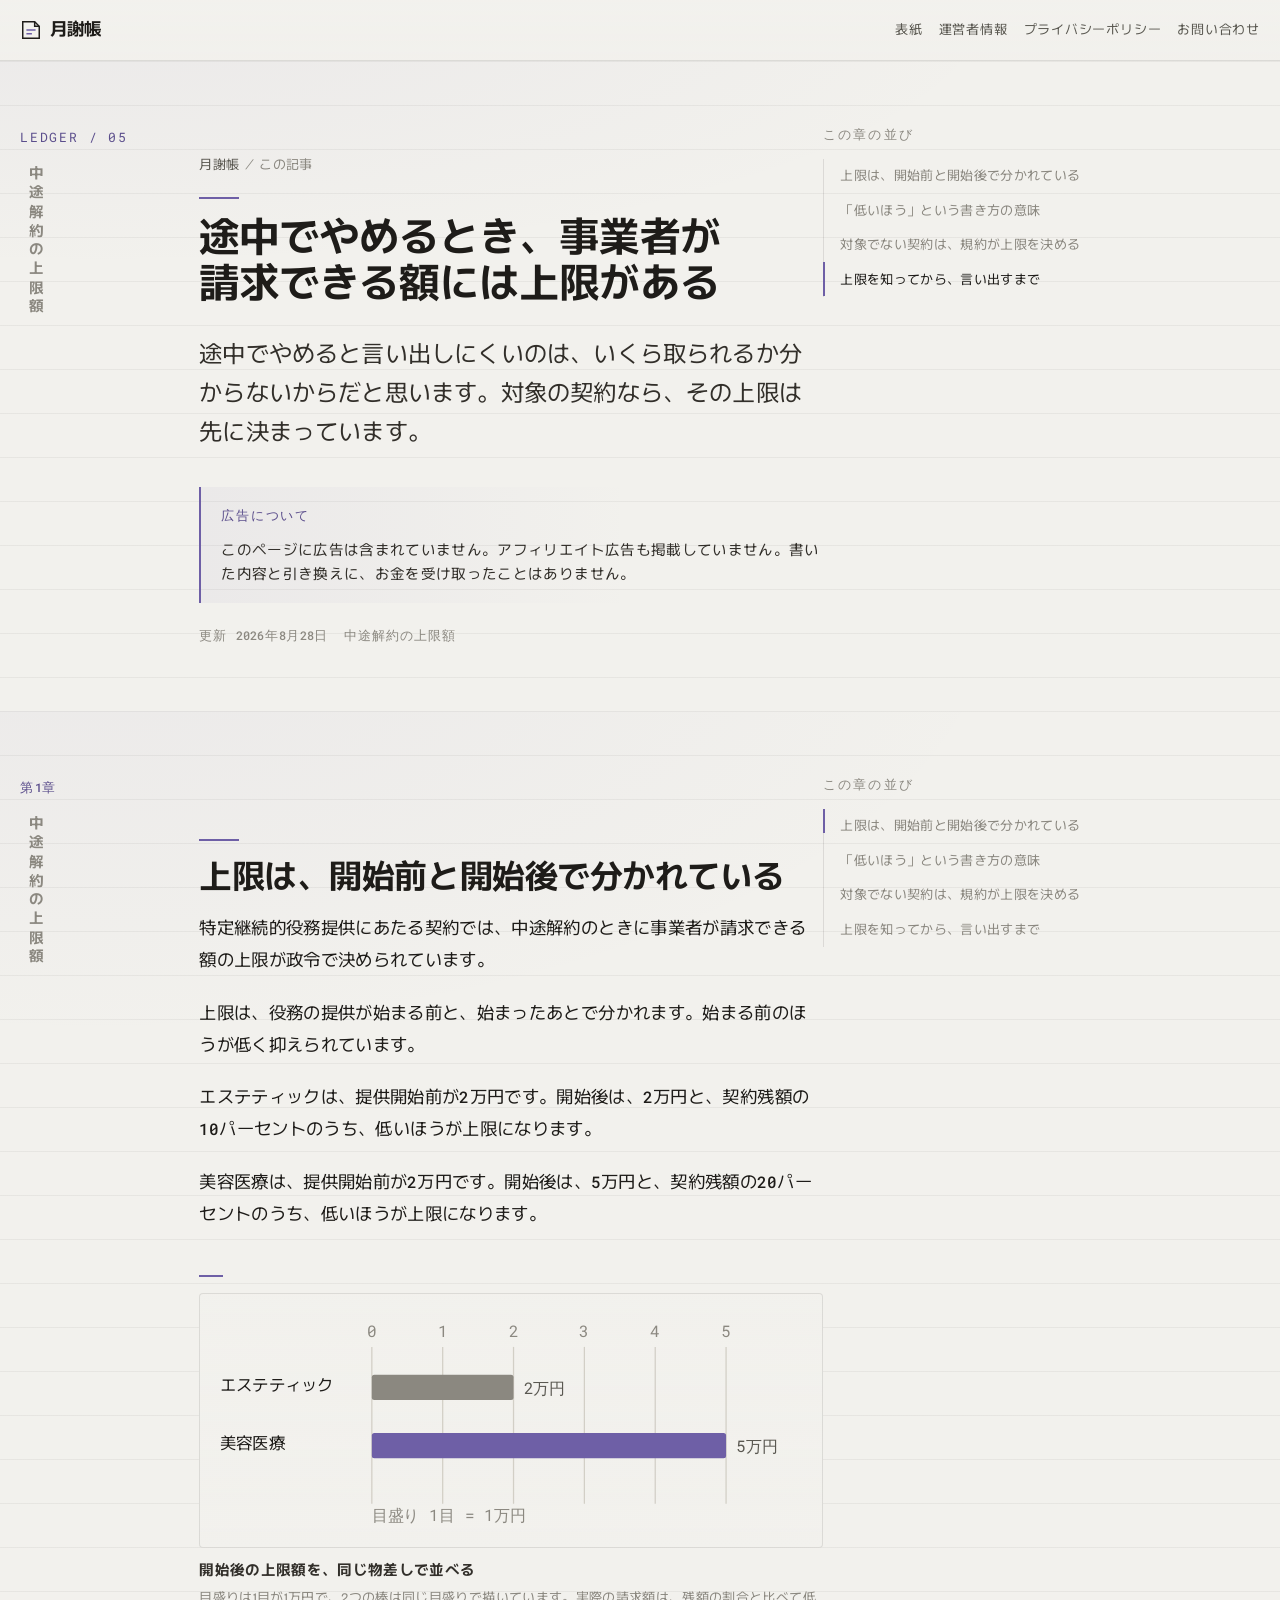
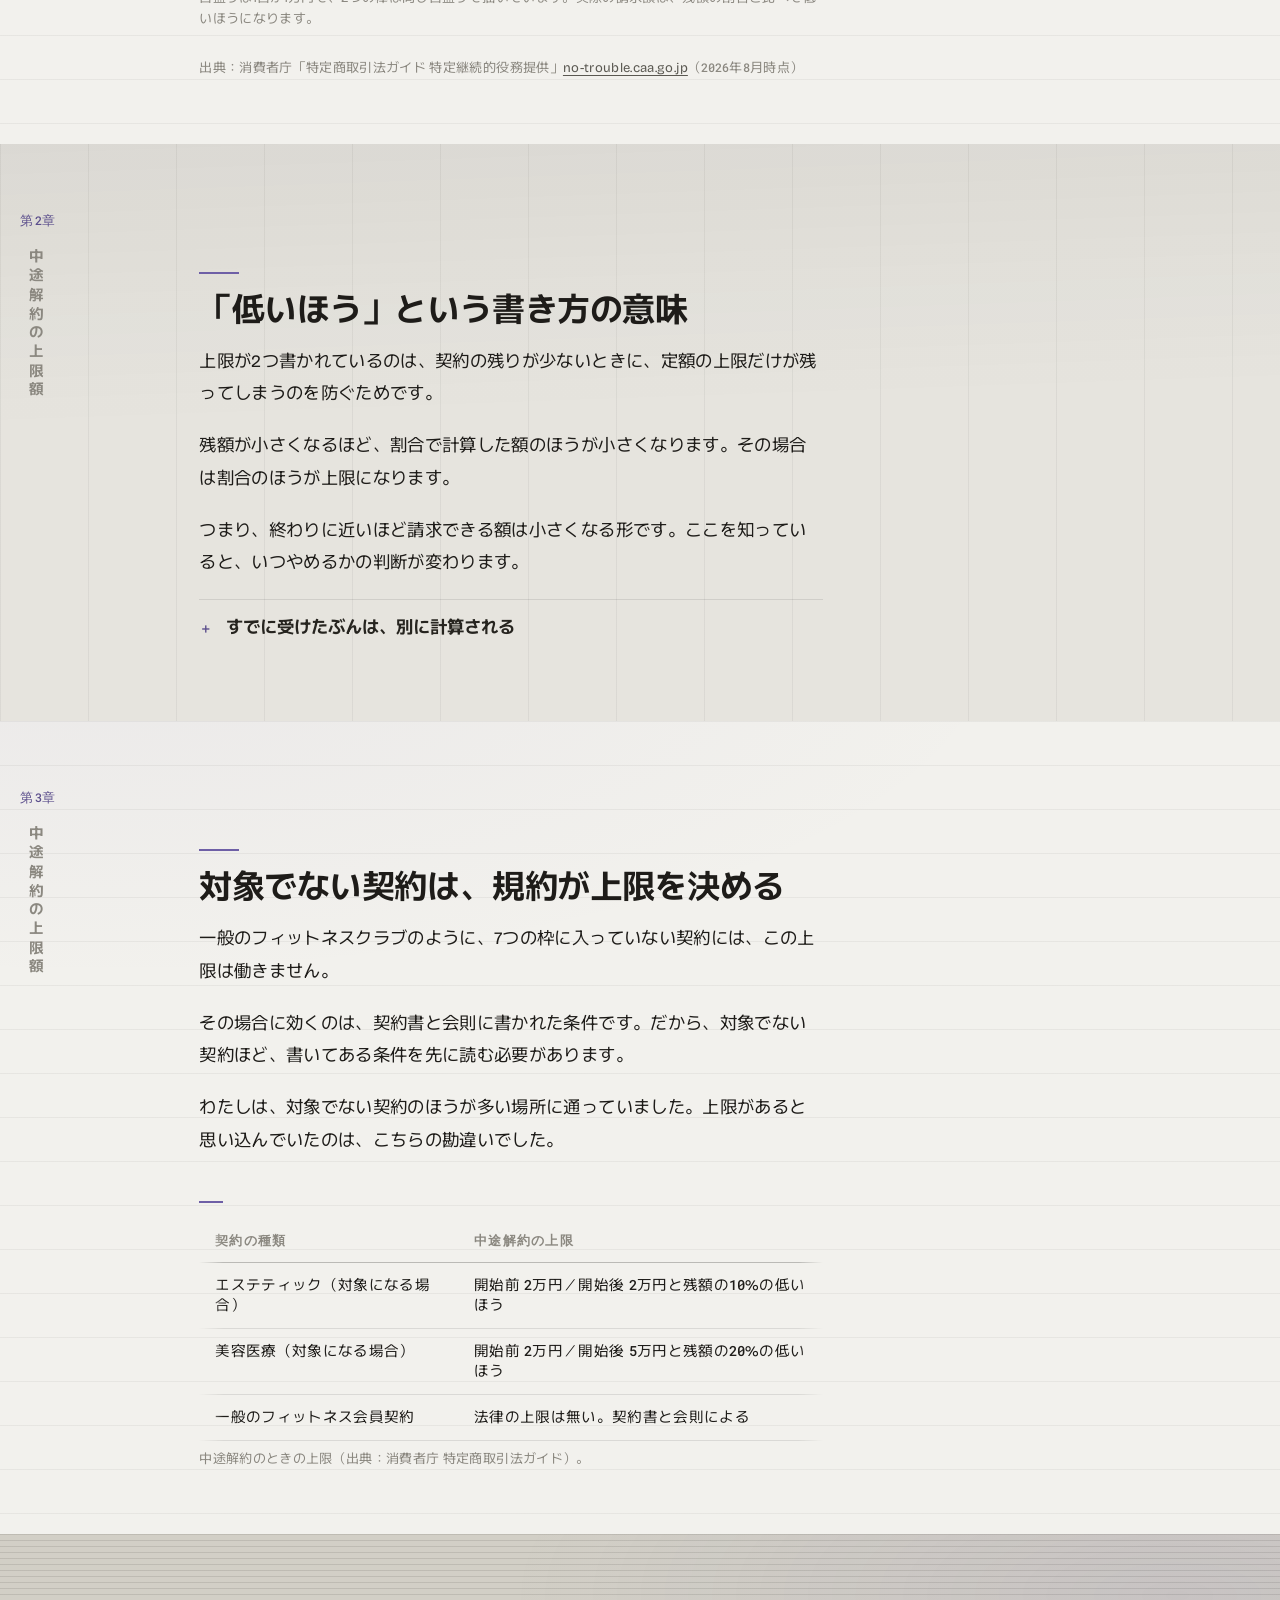
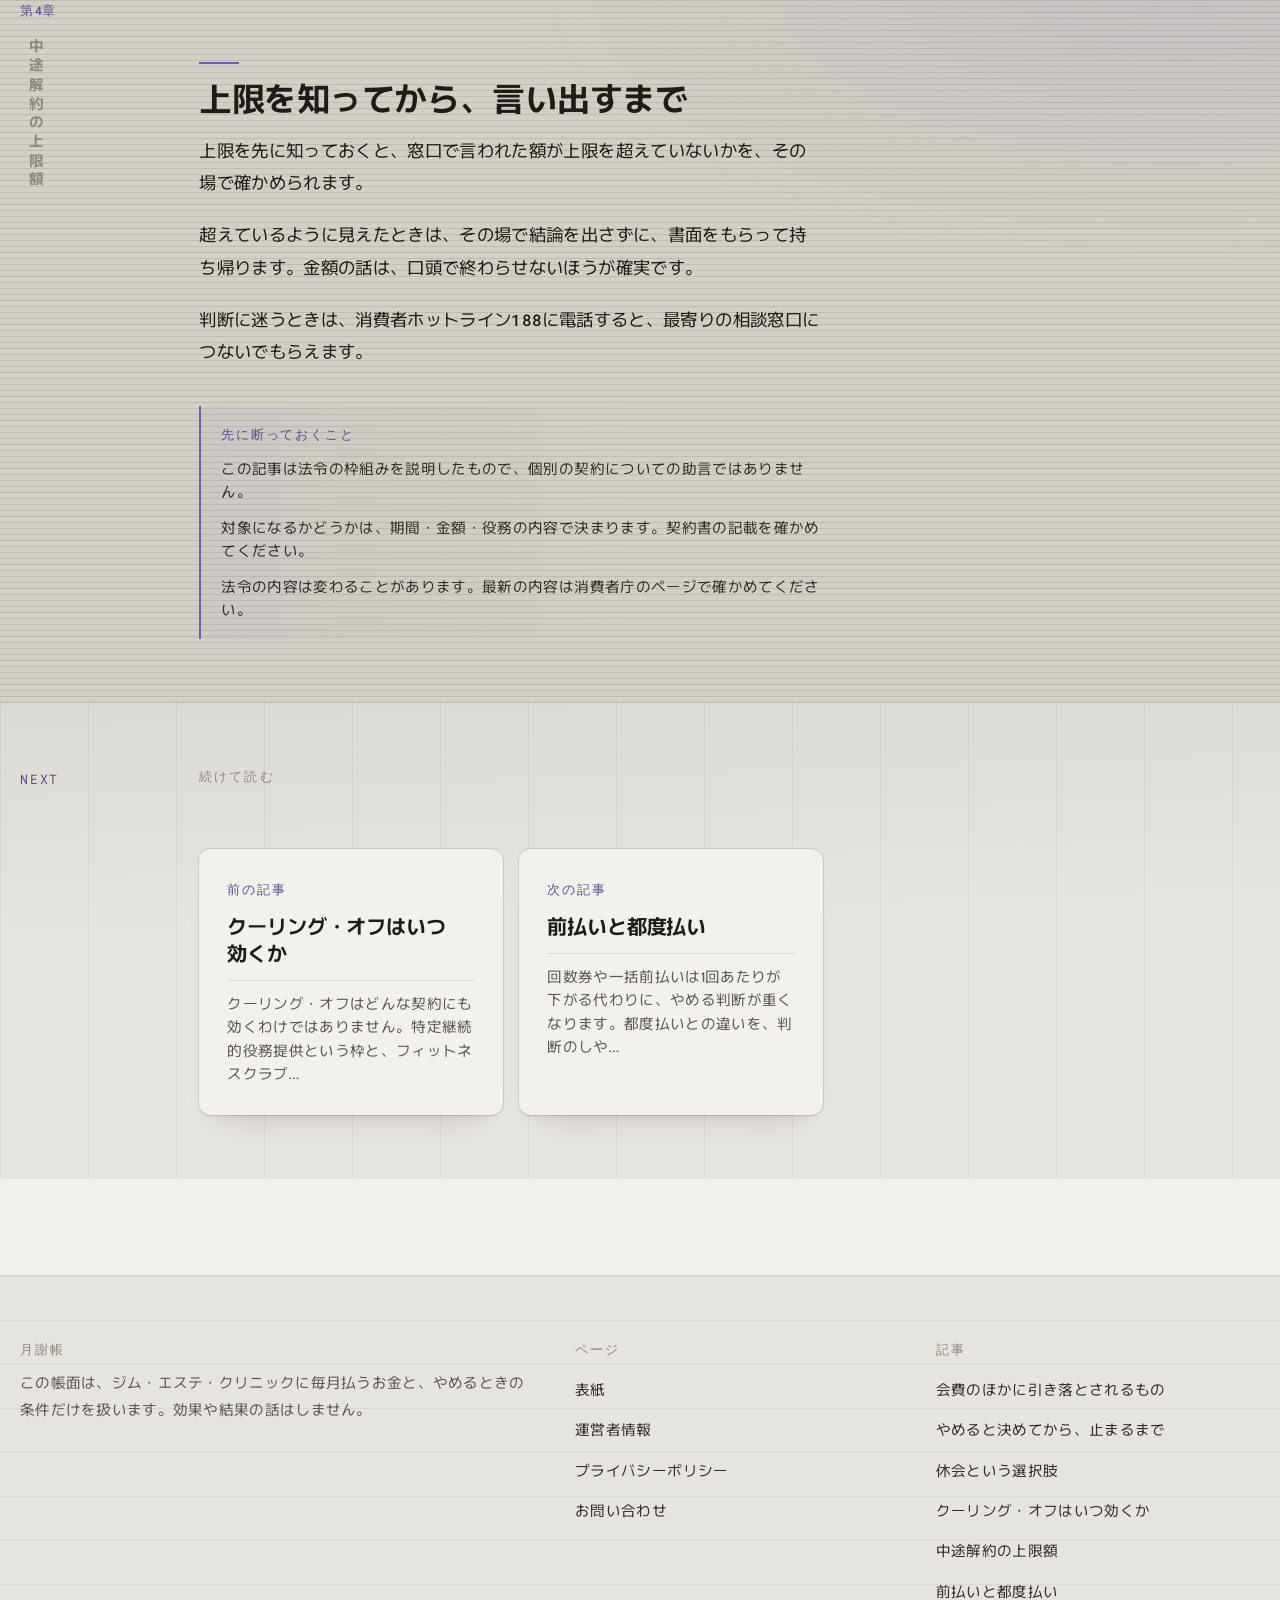
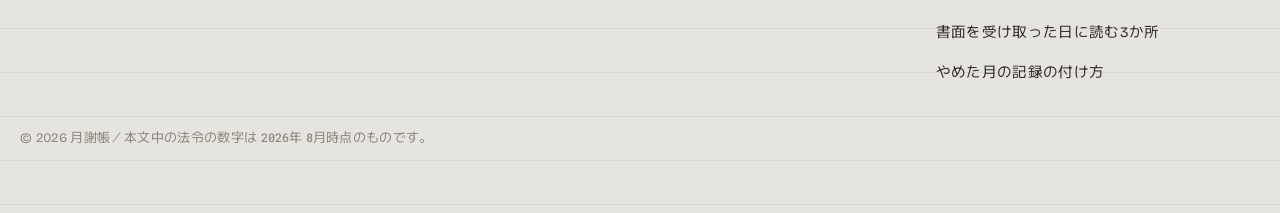
==== commit 16608447: "広告枠を外し、運営者の氏名・住所は掲載しない形に変更" ====
--- a/a-chuto.html
+++ b/a-chuto.html
@@ -20,7 +20,7 @@
 <body>
 <a class="skip" href="#main">本文へ移動</a>
 <header class="head"><div class="shell head__in"><a class="brand" href="index.html"><svg class="brand__mark" viewBox="0 0 24 24" aria-hidden="true"><path d="M3 3h13l5 5v13H3z" fill="none" stroke="currentColor" stroke-width="1.6"/><path d="M16 3v5h5" fill="none" stroke="currentColor" stroke-width="1.6"/><path d="M7 12h10M7 16h6" stroke="var(--acc)" stroke-width="1.6"/></svg><span>月謝帳</span></a><nav class="nav" aria-label="このサイトの主な行き先"><a href="index.html">表紙</a><a href="about.html">運営者情報</a><a href="privacy.html">プライバシーポリシー</a><a href="contact.html">お問い合わせ</a></nav></div></header>
-<main id="main"><section class="band band--face1" id="s0"><div class="shell"><div class="band__grid"><div class="col-lab"><span class="lab__n">LEDGER / 05</span><p class="rail__vert" aria-hidden="true">中途解約の上限額</p></div><div class="stack"><p class="crumb"><a href="index.html">月謝帳</a> ／ この記事</p><h1 class="t-h1 rv"><span class="ph">途中で</span><span class="ph">やめるとき、</span><span class="ph">事業者が</span><span class="ph">請求できる</span><span class="ph">額には</span><span class="ph">上限が</span><span class="ph">ある</span></h1><p class="t-lede">途中でやめると言い出しにくいのは、いくら取られるか分からないからだと思います。対象の契約なら、その上限は先に決まっています。</p><div class="notes"><p class="notes__t">広告について</p><p class="note">この記事にはアフィリエイト広告を含みます。広告から申し込みがあった場合、当サイトに報酬が支払われることがあります。報酬の有無で書く内容は変えていません。</p></div><p class="art__meta"><span>更新 <span class="num">2026</span>年<span class="num">8</span>月<span class="num">28</span>日</span><span>中途解約の上限額</span></p></div><div class="col-side"><p class="label">この章の並び</p><nav class="rail__list" aria-label="ページ内の目次"><span class="rail__mark" aria-hidden="true"></span><a class="rail__item" href="#s1">上限は、開始前と開始後で分かれている</a><a class="rail__item" href="#s2">「低いほう」という書き方の意味</a><a class="rail__item" href="#s3">対象でない契約は、規約が上限を決める</a><a class="rail__item" href="#s4">上限を知ってから、言い出すまで</a></nav></div></div></div></section>
+<main id="main"><section class="band band--face1" id="s0"><div class="shell"><div class="band__grid"><div class="col-lab"><span class="lab__n">LEDGER / 05</span><p class="rail__vert" aria-hidden="true">中途解約の上限額</p></div><div class="stack"><p class="crumb"><a href="index.html">月謝帳</a> ／ この記事</p><h1 class="t-h1 rv"><span class="ph">途中で</span><span class="ph">やめるとき、</span><span class="ph">事業者が</span><span class="ph">請求できる</span><span class="ph">額には</span><span class="ph">上限が</span><span class="ph">ある</span></h1><p class="t-lede">途中でやめると言い出しにくいのは、いくら取られるか分からないからだと思います。対象の契約なら、その上限は先に決まっています。</p><div class="notes"><p class="notes__t">広告について</p><p class="note">このページに広告は含まれていません。アフィリエイト広告も掲載していません。書いた内容と引き換えに、お金を受け取ったことはありません。</p></div><p class="art__meta"><span>更新 <span class="num">2026</span>年<span class="num">8</span>月<span class="num">28</span>日</span><span>中途解約の上限額</span></p></div><div class="col-side"><p class="label">この章の並び</p><nav class="rail__list" aria-label="ページ内の目次"><span class="rail__mark" aria-hidden="true"></span><a class="rail__item" href="#s1">上限は、開始前と開始後で分かれている</a><a class="rail__item" href="#s2">「低いほう」という書き方の意味</a><a class="rail__item" href="#s3">対象でない契約は、規約が上限を決める</a><a class="rail__item" href="#s4">上限を知ってから、言い出すまで</a></nav></div></div></div></section>
 <section class="band band--face1" id="s1"><div class="shell"><div class="band__grid"><div class="col-lab"><span class="lab__n">第<span class="num">1</span>章</span><p class="rail__vert" aria-hidden="true">中途解約の上限額</p></div><div class="stack"><h2 class="t-h2 rv"><span class="ph">上限は、</span><span class="ph">開始前と</span><span class="ph">開始後で</span><span class="ph">分かれている</span></h2>
 <p class="t-body">特定継続的役務提供にあたる契約では、中途解約のときに事業者が請求できる額の上限が政令で決められています。</p>
 <p class="t-body">上限は、役務の提供が始まる前と、始まったあとで分かれます。始まる前のほうが低く抑えられています。</p>
@@ -28,7 +28,6 @@
 <p class="t-body">美容医療は、提供開始前が<span class="num">2</span>万円です。開始後は、<span class="num">5</span>万円と、契約残額の<span class="num">20</span>パーセントのうち、低いほうが上限になります。</p>
 <figure class="fig rv"><div class="fig__box"><div class="fig__scroll"><svg viewBox="0 0 460 168" role="img" aria-label="中途解約で請求できる上限額を万円単位の目盛りで比べた棒グラフ"><text class="s-t" x="120" y="164" fill="var(--n-40)">目盛り 1目 = 1万円</text><line x1="120" y1="26" x2="120" y2="150" stroke="var(--n-20)" stroke-width="1"/><text class="s-t" x="120" y="18" fill="var(--n-40)" text-anchor="middle">0</text><line x1="176" y1="26" x2="176" y2="150" stroke="var(--n-20)" stroke-width="1"/><text class="s-t" x="176" y="18" fill="var(--n-40)" text-anchor="middle">1</text><line x1="232" y1="26" x2="232" y2="150" stroke="var(--n-20)" stroke-width="1"/><text class="s-t" x="232" y="18" fill="var(--n-40)" text-anchor="middle">2</text><line x1="288" y1="26" x2="288" y2="150" stroke="var(--n-20)" stroke-width="1"/><text class="s-t" x="288" y="18" fill="var(--n-40)" text-anchor="middle">3</text><line x1="344" y1="26" x2="344" y2="150" stroke="var(--n-20)" stroke-width="1"/><text class="s-t" x="344" y="18" fill="var(--n-40)" text-anchor="middle">4</text><line x1="400" y1="26" x2="400" y2="150" stroke="var(--n-20)" stroke-width="1"/><text class="s-t" x="400" y="18" fill="var(--n-40)" text-anchor="middle">5</text><text class="s-t-jp" x="0" y="61" fill="var(--n-95)">エステティック</text><g class="bar"><rect class="bar__fill" x="120" y="48" width="112" height="20" rx="2" fill="var(--n-40)"/></g><text class="s-t" x="240" y="63" fill="var(--n-60)">2万円</text><text class="s-t-jp" x="0" y="107" fill="var(--n-95)">美容医療</text><g class="bar"><rect class="bar__fill" x="120" y="94" width="280" height="20" rx="2" fill="var(--acc)"/></g><text class="s-t" x="408" y="109" fill="var(--n-60)">5万円</text></svg></div></div><figcaption class="fig__cap">開始後の上限額を、同じ物差しで並べる</figcaption><p class="fig__note">目盛りは1目が1万円で、2つの棒は同じ目盛りで描いています。実際の請求額は、残額の割合と比べて低いほうになります。</p></figure>
 <p class="src">出典：消費者庁「特定商取引法ガイド 特定継続的役務提供」<a href="https://www.no-trouble.caa.go.jp/what/continuousservices/">no-trouble.caa.go.jp</a>（<span class="num">2026</span>年<span class="num">8</span>月時点）</p></div><div class="col-side"><p class="label">この章の並び</p><nav class="rail__list" aria-label="ページ内の目次"><span class="rail__mark" aria-hidden="true"></span><a class="rail__item" href="#s1">上限は、開始前と開始後で分かれている</a><a class="rail__item" href="#s2">「低いほう」という書き方の意味</a><a class="rail__item" href="#s3">対象でない契約は、規約が上限を決める</a><a class="rail__item" href="#s4">上限を知ってから、言い出すまで</a></nav></div></div></div></section>
-<div class="shell"><div class="band__grid"><div></div><div><aside class="ad-slot" aria-label="広告"><p class="ad-slot__d">広告（アフィリエイト広告）</p><div class="ad-slot__box">この枠に広告を掲載します。掲載開始まで、枠だけを置いています。</div></aside></div><div></div></div></div>
 <section class="band band--face2" id="s2"><div class="shell"><div class="band__grid"><div class="col-lab"><span class="lab__n">第<span class="num">2</span>章</span><p class="rail__vert" aria-hidden="true">中途解約の上限額</p></div><div class="stack"><h2 class="t-h2 rv"><span class="ph">「低いほう」という</span><span class="ph">書き方の</span><span class="ph">意味</span></h2>
 <p class="t-body">上限が2つ書かれているのは、契約の残りが少ないときに、定額の上限だけが残ってしまうのを防ぐためです。</p>
 <p class="t-body">残額が小さくなるほど、割合で計算した額のほうが小さくなります。その場合は割合のほうが上限になります。</p>
